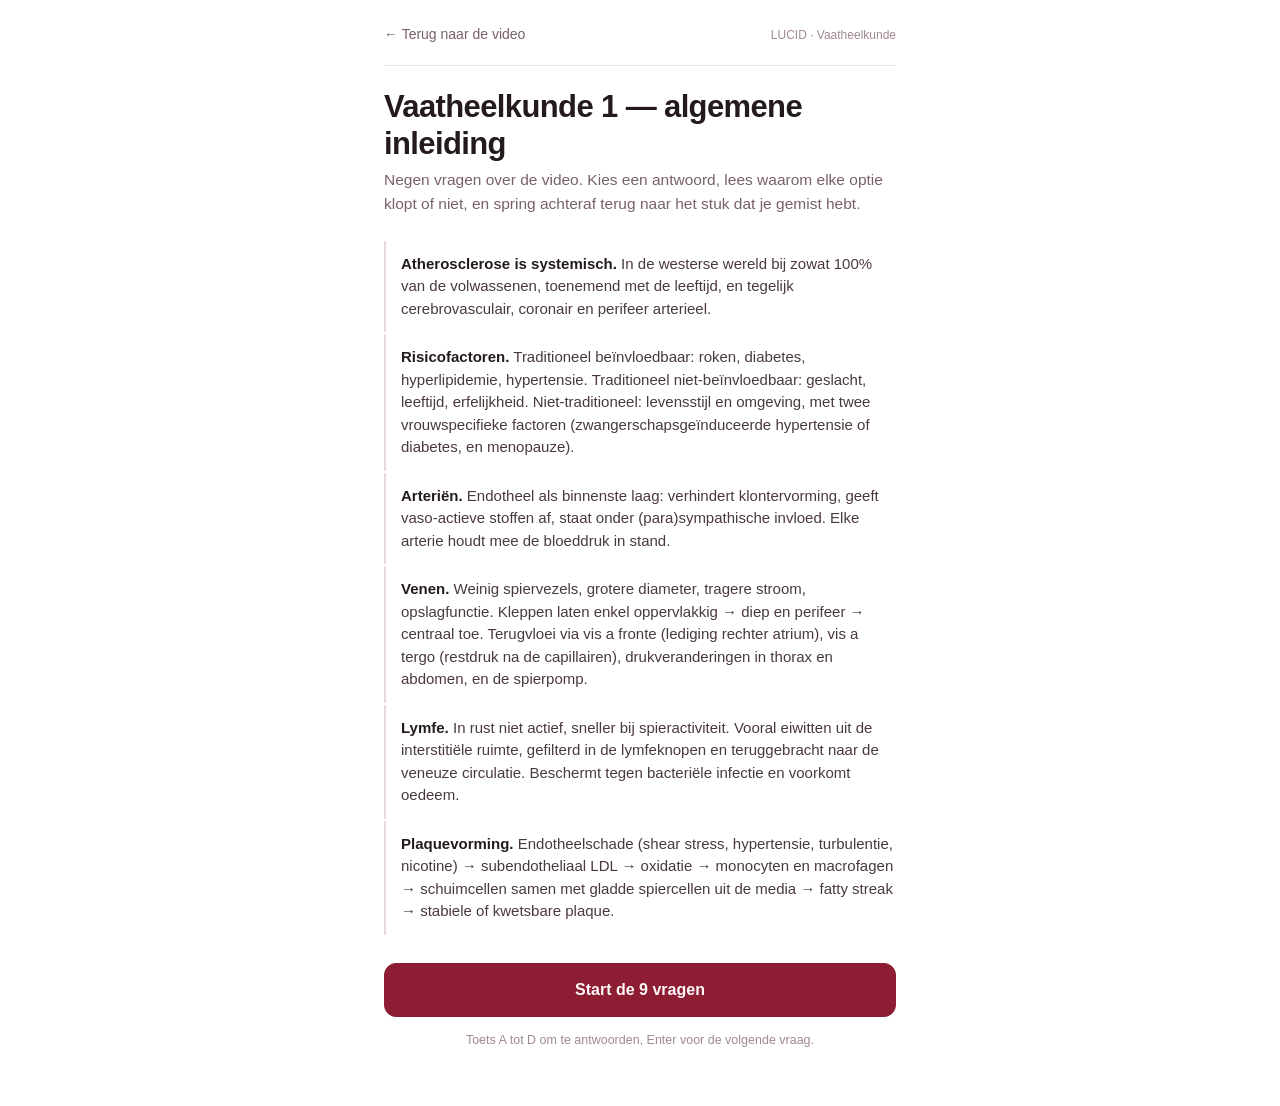
==== les1.html @ 0c76b0e3 "Rename les1 to les1.html" ====
<!DOCTYPE html>
<html lang="nl">
<head>
<meta charset="utf-8">
<meta name="viewport" content="width=device-width, initial-scale=1, viewport-fit=cover">
<title>Oefenvragen — Vaatheelkunde 1: algemene inleiding</title>
<style>
  :root{
    /* papier */
    --paper:#FFFFFF;
    --tint:#FBF6F5;
    --tint-2:#F5EBEA;
    --line:#E7DAD9;
    --line-soft:#EFE5E4;
    --text:#241A1E;
    --muted:#786169;
    /* bloed: chrome, voortgang, vignet */
    --blood:#8C1D33;
    --blood-dark:#6E1327;
    --blood-soft:#F7E9EB;
    /* geoxygeneerd: juist antwoord */
    --ok:#1C7A5B;
    --ok-soft:#E9F4EF;
    /* fout antwoord */
    --wrong:#C62B3E;
    --wrong-soft:#FDECEE;
    --r:12px;
    --pad:18px;
  }
  *{box-sizing:border-box}
  html,body{margin:0;padding:0}
  body{
    background:var(--paper);
    color:var(--text);
    font-family:-apple-system,BlinkMacSystemFont,"Segoe UI",Roboto,"Helvetica Neue",Arial,sans-serif;
    font-size:16px;
    line-height:1.5;
    -webkit-text-size-adjust:100%;
    -webkit-font-smoothing:antialiased;
  }
  .wrap{max-width:560px;margin:0 auto;padding:0 var(--pad) 56px}

  /* ---------- top bar ---------- */
  .top{
    display:flex;align-items:center;justify-content:space-between;gap:12px;
    padding:14px 0 10px;
    border-bottom:1px solid var(--line-soft);
    margin-bottom:22px;
  }
  .back{
    display:inline-flex;align-items:center;gap:8px;
    color:var(--muted);text-decoration:none;
    font-size:14px;font-weight:500;
    padding:10px 12px 10px 0;
    border-radius:var(--r);
    transition:color .15s ease;
  }
  .back:hover{color:var(--blood)}
  .brand{font-size:12px;color:#A08A90}

  /* ---------- vat als voortgangsindicator ---------- */
  .vessel{display:flex;gap:2px;height:9px;margin:0 0 8px}
  .seg{
    flex:1;background:var(--tint-2);
    transition:background .35s ease;
  }
  .seg:first-child{border-radius:6px 0 0 6px}
  .seg:last-child{border-radius:0 6px 6px 0}
  .seg.done{background:var(--blood-dark)}
  .seg.now{background:var(--blood)}
  .count{font-size:13px;color:var(--muted);margin:0 0 20px}

  /* ---------- typografie ---------- */
  h1{font-size:27px;line-height:1.2;letter-spacing:-.02em;font-weight:650;margin:0 0 6px}
  h1:focus,h2:focus{outline:none}
  .lede{color:var(--muted);margin:0 0 26px;font-size:15.5px}
  .vignette{
    font-family:Georgia,"Times New Roman",serif;
    font-size:16.5px;line-height:1.62;color:#4A3840;
    margin:0 0 14px;padding-left:14px;
    border-left:2px solid var(--blood);
  }
  .stem{font-size:19px;line-height:1.38;font-weight:600;margin:0 0 18px;letter-spacing:-.01em}

  /* ---------- recap ---------- */
  .recap{list-style:none;margin:0 0 28px;padding:0}
  .recap li{
    padding:12px 0 12px 15px;
    border-left:2px solid var(--line);
    font-size:15px;color:#4A3840;
  }
  .recap li + li{margin-top:2px}
  .recap b{color:var(--text);font-weight:600}

  /* ---------- antwoordopties ---------- */
  .opts{display:flex;flex-direction:column;gap:10px;margin:0 0 18px}
  .opt{
    display:flex;gap:12px;align-items:flex-start;
    width:100%;min-height:52px;padding:13px 14px;
    background:var(--paper);
    border:1px solid var(--line);
    border-radius:var(--r);
    color:var(--text);
    font:inherit;font-size:15.5px;line-height:1.4;
    text-align:left;cursor:pointer;
    transition:border-color .15s ease,background .15s ease;
  }
  .opt:hover:not(:disabled){border-color:#C9A9AF;background:var(--tint)}
  .opt:disabled{cursor:default}
  .key{
    flex:0 0 22px;height:22px;margin-top:1px;
    display:grid;place-items:center;
    border:1px solid var(--line);border-radius:6px;
    font-size:12px;color:var(--muted);font-variant-numeric:tabular-nums;
    transition:border-color .15s ease,color .15s ease,background .15s ease;
  }
  .opt.ok{border-color:var(--ok);background:var(--ok-soft)}
  .opt.ok .key{border-color:var(--ok);color:#FFFFFF;background:var(--ok);font-size:13px}
  .opt.bad{border-color:var(--wrong);background:var(--wrong-soft)}
  .opt.bad .key{border-color:var(--wrong);color:#FFFFFF;background:var(--wrong);font-size:13px}
  .opt.dim{opacity:.66}
  .why{margin:9px 0 0;padding:0;font-size:14px;line-height:1.5;color:var(--muted)}
  .opt.ok .why{color:#16624A}
  .opt.bad .why{color:#98202F}
  .col{display:flex;flex-direction:column;min-width:0}

  /* ---------- verdict en knoppen ---------- */
  .verdict{font-size:14.5px;font-weight:600;margin:0 0 14px}
  .verdict.good{color:var(--ok)}
  .verdict.poor{color:var(--wrong)}
  .btn{
    display:inline-flex;align-items:center;justify-content:center;
    width:100%;min-height:52px;padding:14px 20px;
    border-radius:var(--r);border:1px solid transparent;
    font:inherit;font-size:16px;font-weight:600;
    cursor:pointer;text-decoration:none;
    transition:background .15s ease,border-color .15s ease,color .15s ease;
  }
  .btn-primary{background:var(--blood);color:#FFF8F9;border-color:var(--blood)}
  .btn-primary:hover{background:var(--blood-dark);border-color:var(--blood-dark)}
  .btn-ghost{background:var(--paper);color:var(--text);border-color:var(--line)}
  .btn-ghost:hover{border-color:#C9A9AF;background:var(--tint)}
  .btn + .btn{margin-top:10px}
  .hint{font-size:12.5px;color:#A08A90;margin:14px 0 0;text-align:center}

  /* ---------- eindscherm ---------- */
  .score{display:flex;align-items:baseline;gap:12px;padding:20px 0 4px}
  .score b{font-size:44px;font-weight:650;letter-spacing:-.03em;line-height:1;color:var(--blood)}
  .score span{font-size:15px;color:var(--muted)}
  .msg{color:#4A3840;margin:8px 0 26px;font-size:15.5px}
  .review{margin:0 0 24px}
  .review h2{font-size:15px;font-weight:600;color:var(--muted);margin:0 0 12px}
  .miss{
    background:var(--tint);border:1px solid var(--line);
    border-radius:var(--r);padding:14px;margin-bottom:10px;
  }
  .miss p{margin:0 0 6px;font-size:15px;line-height:1.4;font-weight:600}
  .miss .fix{margin:0 0 12px;font-size:14px;color:var(--muted);line-height:1.5}
  .miss .fix em{color:#16624A;font-style:normal}
  .jump{
    display:inline-flex;align-items:center;gap:8px;
    min-height:44px;padding:10px 14px;
    background:var(--paper);
    border:1px solid var(--line);border-radius:10px;
    color:var(--text);text-decoration:none;font-size:14px;font-weight:500;
    transition:border-color .15s ease,background .15s ease;
  }
  .jump:hover{border-color:var(--blood);background:var(--blood-soft)}
  .dot{width:7px;height:7px;border-radius:50%;background:var(--blood);flex:0 0 auto}

  :focus-visible{outline:2px solid var(--blood-dark);outline-offset:2px;border-radius:4px}

  @media (prefers-reduced-motion:reduce){*{transition:none !important;animation:none !important}}
  @media (min-width:600px){:root{--pad:24px} h1{font-size:31px}}
</style>
</head>
<body>

<div class="wrap">
  <div class="top">
    <a class="back" id="backLink" href="#" target="_blank" rel="noopener">← Terug naar de video</a>
    <span class="brand">LUCID · Vaatheelkunde</span>
  </div>
  <main id="app"></main>
</div>

<script>
/* =========================================================================
   INHOUD — hier pas je alles aan. De renderlogica eronder blijft ongemoeid.

   t = het moment in de video waar het juiste antwoord gezegd wordt.
       Schrijf het als "m:ss" of "u:mm:ss" (bv. "4:35"), of als een
       getal in seconden (bv. 275). Beide werken.

   De volgorde van de opties wordt bij het starten altijd door elkaar
   gehusseld, dus de plaats van het juiste antwoord in deze lijst is
   voor de student niet zichtbaar.
   ========================================================================= */

const QUIZ = {
  videoUrl: "https://youtu.be/E2-Jqkn0reY",
  title: "Vaatheelkunde 1 — algemene inleiding",
  lede: "Negen vragen over de video. Kies een antwoord, lees waarom elke optie klopt of niet, en spring achteraf terug naar het stuk dat je gemist hebt.",

  recap: [
    "<b>Atherosclerose is systemisch.</b> In de westerse wereld bij zowat 100% van de volwassenen, toenemend met de leeftijd, en tegelijk cerebrovasculair, coronair en perifeer arterieel.",
    "<b>Risicofactoren.</b> Traditioneel beïnvloedbaar: roken, diabetes, hyperlipidemie, hypertensie. Traditioneel niet-beïnvloedbaar: geslacht, leeftijd, erfelijkheid. Niet-traditioneel: levensstijl en omgeving, met twee vrouwspecifieke factoren (zwangerschapsgeïnduceerde hypertensie of diabetes, en menopauze).",
    "<b>Arteriën.</b> Endotheel als binnenste laag: verhindert klontervorming, geeft vaso-actieve stoffen af, staat onder (para)sympathische invloed. Elke arterie houdt mee de bloeddruk in stand.",
    "<b>Venen.</b> Weinig spiervezels, grotere diameter, tragere stroom, opslagfunctie. Kleppen laten enkel oppervlakkig → diep en perifeer → centraal toe. Terugvloei via vis a fronte (lediging rechter atrium), vis a tergo (restdruk na de capillairen), drukveranderingen in thorax en abdomen, en de spierpomp.",
    "<b>Lymfe.</b> In rust niet actief, sneller bij spieractiviteit. Vooral eiwitten uit de interstitiële ruimte, gefilterd in de lymfeknopen en teruggebracht naar de veneuze circulatie. Beschermt tegen bacteriële infectie en voorkomt oedeem.",
    "<b>Plaquevorming.</b> Endotheelschade (shear stress, hypertensie, turbulentie, nicotine) → subendotheliaal LDL → oxidatie → monocyten en macrofagen → schuimcellen samen met gladde spiercellen uit de media → fatty streak → stabiele of kwetsbare plaque."
  ],

  questions: [
    {
      t: "1:10",
      vignette: "Een 66-jarige man wordt verwezen wegens claudicatio van het rechterbeen. Verder heeft hij geen klachten.",
      stem: "Welke uitspraak over atherosclerose sluit het best aan bij de inleiding van deze les?",
      options: [
        { text: "In de westerse wereld is atherosclerose bij ongeveer een tiende van de volwassenen aanwezig.",
          correct: false,
          why: "Zwaar onderschat: het is bij zowat 100% van de volwassenen aanwezig. Wat verschilt tussen mensen is de ernst, niet de aanwezigheid." },
        { text: "De ziekte blijft doorgaans beperkt tot het vaatbed waar de patiënt klachten van heeft.",
          correct: false,
          why: "Denkfout: de symptomen zijn lokaal, de ziekte niet. Klachten in één been zeggen niets over de afwezigheid van plaques elders." },
        { text: "Het is een systemische ziekte die elk bloedvat kan aantasten en tegelijk cerebrovasculair, coronair en perifeer arterieel speelt.",
          correct: true,
          why: "Juist. Precies daarom kijk je bij perifere klachten ook actief naar het coronaire en cerebrovasculaire vaatbed." },
        { text: "Perifeer vaatlijden wordt zelden door atherosclerose veroorzaakt; meestal ligt er een andere oorzaak aan de basis.",
          correct: false,
          why: "Omgekeerd: atherosclerose is veruit de frequentste oorzaak van perifeer vaatlijden. Niet-atherosclerotische oorzaken bestaan, maar zijn de uitzondering." }
      ]
    },
    {
      t: "1:48",
      vignette: "Een 61-jarige vrouw rookt, wordt behandeld voor hypertensie, maakte pre-eclampsie door tijdens haar zwangerschap, en haar vader kreeg op zijn vijftigste een infarct.",
      stem: "Welke uitspraak over de indeling van haar risicofactoren klopt?",
      options: [
        { text: "Geslacht, leeftijd en genetische overerving zijn niet-traditionele risicofactoren.",
          correct: false,
          why: "Verwarring tussen 'niet-traditioneel' en 'niet-beïnvloedbaar'. Ze zijn wel degelijk traditioneel, maar inherent aan de persoon en dus niet aanpasbaar." },
        { text: "Roken, diabetes, hyperlipidemie en hypertensie zijn de traditionele risicofactoren die je effectief kan aanpakken.",
          correct: true,
          why: "Juist. Dit zijn de vier traditionele, beïnvloedbare factoren — en dus je concrete aangrijpingspunten bij deze patiënte." },
        { text: "Zwangerschapsgeïnduceerde hypertensie en menopauze horen bij de traditionele, beïnvloedbare factoren.",
          correct: false,
          why: "Dit zijn net de twee vrouwspecifieke factoren binnen de niet-traditionele groep, en ze zijn niet 'aan te pakken' zoals roken of hyperlipidemie." },
        { text: "Omdat levensstijl en omgeving niet-traditioneel zijn, verklaren ze slechts een verwaarloosbaar deel van de prevalentie.",
          correct: false,
          why: "Denkfout: 'niet-traditioneel' betekent niet 'onbelangrijk'. Een groot deel van de hoge prevalentie wordt juist door levensstijl- en omgevingsfactoren verklaard." }
      ]
    },
    {
      t: "2:22",
      vignette: "",
      stem: "Welke uitspraak over de arteriewand en het endotheel is juist?",
      options: [
        { text: "Het endotheel is een passieve barrière; vaatverwijding en -vernauwing komen uitsluitend van het (para)sympathisch zenuwstelsel.",
          correct: false,
          why: "Denkfout: het endotheel wordt hier als inerte bekleding gezien. Het zenuwstelsel stuurt mee, maar het endotheel geeft zelf vaso-actieve stoffen af." },
        { text: "Alleen de grote elastische arteriën zoals de aorta beïnvloeden de bloeddruk; de kleinere arteriën en arteriolen niet.",
          correct: false,
          why: "Elke arterie oefent een effect uit op de bloeddruk en houdt die mee in stand — juist de kleinere arteriën en arteriolen wegen daarin zwaar door." },
        { text: "De binnenste laag van de arterie bestaat uit gladde spiercellen; het endotheel ligt daarbuiten.",
          correct: false,
          why: "De lagen staan omgewisseld: het endotheel ligt binnenin op de basale membraan (intima), de gladde spiercellen zitten in de media daarbuiten." },
        { text: "Het endotheel is de binnenste laag, verhindert bloedklontervorming en kan vaso-actieve stoffen vrijstellen die vasoconstrictie of vasodilatatie geven.",
          correct: true,
          why: "Juist. Het endotheel is een actief orgaan, en het ondergaat daarnaast ook impulsen van het (para)sympathisch zenuwstelsel." }
      ]
    },
    {
      t: "3:14",
      vignette: "",
      stem: "Welke uitspraak over de venen is juist?",
      options: [
        { text: "Ze bevatten weinig spiervezels en hebben een grotere diameter dan de arteriën, waardoor de bloedstroom er trager verloopt.",
          correct: true,
          why: "Juist. Weinig spiervezels, ruimer lumen, tragere stroom — en daardoor ook hun rol als opslagcompartiment." },
        { text: "De bloedstroom verloopt in de venen sneller dan in de arteriën, omdat de weerstand er lager ligt.",
          correct: false,
          why: "Weerstand en stroomsnelheid worden door elkaar gehaald. Door de grotere doorsnede stroomt het bloed er net trager." },
        { text: "Het veneuze stelsel heeft nauwelijks invloed op het circulerend bloedvolume.",
          correct: false,
          why: "Net omgekeerd: de opslagfunctie van de venen bepaalt in belangrijke mate hoeveel bloed er effectief circuleert." },
        { text: "Venen stuwen het bloed actief voort dankzij hun dikke spierlaag.",
          correct: false,
          why: "Ze hebben juist weinig spiervezels. Voortstuwing komt van buitenaf: aanzuiging, restdruk, drukveranderingen en de spierpomp." }
      ]
    },
    {
      t: "3:29",
      vignette: "Je legt aan een medestudent uit hoe bloed uit de voet tegen de zwaartekracht in het hart bereikt.",
      stem: "In welke richting(en) laten gezonde veneuze kleppen stroming toe?",
      options: [
        { text: "Van diep naar oppervlakkig, en van perifeer naar centraal.",
          correct: false,
          why: "De eerste richting staat omgekeerd — een klassieke valkuil. Stroom van diep naar oppervlakkig wijst net op insufficiënte kleppen." },
        { text: "In beide richtingen, zolang de spierpomp actief blijft.",
          correct: false,
          why: "Kleppen zijn eenrichtingsstructuren; de spierpomp verandert daar niets aan. Stroming in twee richtingen betekent klepinsufficiëntie." },
        { text: "Van oppervlakkig naar diep, en van perifeer naar centraal.",
          correct: true,
          why: "Juist. Dat is precies de eenrichtingsopstelling die het bloed uit de onderste ledematen naar het hart laat aanzuigen." },
        { text: "Van oppervlakkig naar diep, en van centraal naar perifeer.",
          correct: false,
          why: "De tweede richting staat omgekeerd: het bloed moet net naar centraal, richting rechter atrium." }
      ]
    },
    {
      t: "3:54",
      vignette: "",
      stem: "Welke uitspraak over de drijvende krachten achter de veneuze terugvloei is juist?",
      options: [
        { text: "Vis a fronte is het aanzuigeffect door de lediging van het linker atrium.",
          correct: false,
          why: "Verkeerd atrium — een gekende examenvalkuil. Het veneuze bloed uit de ledematen keert terug naar het rechter hart; het linker atrium ligt achter de longcirculatie." },
        { text: "Vis a fronte is het aanzuigeffect door de lediging van het rechter atrium.",
          correct: true,
          why: "Juist. De kracht die van vooraan trekt, is het rechter atrium dat zich ledigt en zo veneus bloed aanzuigt." },
        { text: "Vis a tergo is de restdruk na passage door de capillairen en is de enige kracht die veneus bloed voortbeweegt.",
          correct: false,
          why: "De definitie klopt, het woord 'enige' niet: ook vis a fronte, drukveranderingen in thorax en abdomen en de spierpomp dragen bij." },
        { text: "De spierpomp bevordert bij contractie de stroom van diep naar oppervlakkig.",
          correct: false,
          why: "Richting omgekeerd: bij contractie gaat het bloed van perifeer naar centraal, bij relaxatie van oppervlakkig naar diep." }
      ]
    },
    {
      t: "4:32",
      vignette: "Een patiënte merkt dat haar enkels dikker zijn na een dag stilzitten dan na een lange wandeling.",
      stem: "Welke uitspraak over het lymfestelsel komt overeen met de les?",
      options: [
        { text: "Na filtratie in de lymfeknopen wordt de lymfe rechtstreeks aan de arteriële circulatie afgegeven.",
          correct: false,
          why: "Verkeerd eindpunt: de lymfe keert terug naar de veneuze circulatie, niet naar de arteriële." },
        { text: "Lymfe bestaat vooral uit rode bloedcellen die uit de capillairen zijn gelekt.",
          correct: false,
          why: "Lymfe wordt verward met bloed. Ze bestaat voornamelijk uit eiwitten uit de interstitiële ruimte." },
        { text: "Het lymfestelsel speelt geen rol in de afweer tegen bacteriën; het voert enkel vocht af.",
          correct: false,
          why: "De afweerfunctie wordt weggelaten, terwijl het lymfestelsel net de belangrijkste factor is in de bescherming tegen bacteriële infectie — én oedeemvorming voorkomt." },
        { text: "Het lymfestelsel is in rust niet actief; de snelheid van de doorstroming neemt toe met de spieractiviteit.",
          correct: true,
          why: "Juist. Beweging drijft de lymfedrainage aan, wat mee verklaart waarom stilzitten oedeem in de hand werkt." }
      ]
    },
    {
      t: "5:14",
      vignette: "Een 45-jarige man rookt een pakje per dag en heeft slecht gecontroleerde hypertensie.",
      stem: "Hoe begint bij hem de vorming van een atherosclerotische plaque?",
      options: [
        { text: "Chronische endotheelschade — mechanisch door hoge shear stress, hypertensie en turbulente stroom, chemisch door nicotine — waarna LDL subendotheliaal in de intima accumuleert.",
          correct: true,
          why: "Juist. Zijn twee risicofactoren grijpen langs beide wegen aan op hetzelfde beginpunt: het beschadigde endotheel." },
        { text: "Het LDL hoopt zich eerst op in de media en dringt van daaruit door naar de intima.",
          correct: false,
          why: "Laag verwisseld: het LDL stapelt zich subendotheliaal op in de intima, tussen het beschadigde endotheel en het bindweefsel." },
        { text: "Niet-geoxideerd LDL is de sterkste ontstekingsprikkel; door oxidatie wordt LDL juist onschadelijk.",
          correct: false,
          why: "Precies omgekeerd: het geoxideerde LDL is sterk immunogeen en inflammatoir, en dat zet de hele cascade in gang." },
        { text: "Monocyten differentiëren in de bloedbaan tot macrofagen en hechten pas daarna aan het endotheel.",
          correct: false,
          why: "Volgorde omgedraaid: monocyten worden aangetrokken via adhesiemoleculen op het beschadigde endotheel, migreren de intima in en differentiëren daar pas tot macrofagen." }
      ]
    },
    {
      t: "6:23",
      vignette: "",
      stem: "Wat is de fatty streak?",
      options: [
        { text: "Een verkalkte, fibreuze eindplaque die het lumen sterk vernauwt.",
          correct: false,
          why: "Dat is een laat stadium van de stabiele plaque. De fatty streak gaat daaraan vooraf." },
        { text: "Een trombus die zich vormt op een gescheurde, kwetsbare plaque.",
          correct: false,
          why: "Dat is het gevolg van plaqueruptuur, het scenario met de grootste klinische impact — maar het is niet de beginlaesie." },
        { text: "De vroegste zichtbare laesie van atherosclerose: macrofagen en gladde spiercellen vol geoxideerd LDL, met een schuimig uitzicht.",
          correct: true,
          why: "Juist. Het is het eerste macroscopisch zichtbare stadium, nog vóór er sprake is van een stabiele of kwetsbare plaque." },
        { text: "Een ophoping van gladde spiercellen die vanuit de intima naar de media migreren.",
          correct: false,
          why: "Richting omgekeerd: gladde spiercellen migreren van de media naar de intima, onder invloed van cytokines en groeifactoren van de macrofagen." }
      ]
    }
  ]
};

/* =========================================================================
   RENDERLOGICA — hieronder staat geen inhoud meer.
   ========================================================================= */

(function () {
  "use strict";

  var app = document.getElementById("app");
  var backLink = document.getElementById("backLink");
  backLink.href = QUIZ.videoUrl;

  var state = { order: [], optOrder: [], current: 0, answers: [], started: false };
  var LETTERS = "ABCDEFGH";

  function label(i) { return LETTERS.charAt(i) || String(i + 1); }

  function shuffle(arr) {
    var a = arr.slice();
    for (var i = a.length - 1; i > 0; i--) {
      var j = Math.floor(Math.random() * (i + 1));
      var t = a[i]; a[i] = a[j]; a[j] = t;
    }
    return a;
  }
  function range(n) { var a = []; for (var i = 0; i < n; i++) a.push(i); return a; }
  function esc(s) {
    return String(s).replace(/&/g, "&amp;").replace(/</g, "&lt;").replace(/>/g, "&gt;");
  }
  /* accepteert 275, "4:35" of "1:04:35" */
  function toSeconds(t) {
    if (typeof t === "number") return Math.max(0, Math.round(t));
    var parts = String(t).trim().split(":").map(function (p) { return parseInt(p, 10) || 0; });
    var s = 0;
    for (var i = 0; i < parts.length; i++) s = s * 60 + parts[i];
    return Math.max(0, s);
  }
  function videoAt(t) {
    var sep = QUIZ.videoUrl.indexOf("?") === -1 ? "?" : "&";
    return QUIZ.videoUrl + sep + "t=" + toSeconds(t);
  }
  function focusFirst() {
    var h = app.querySelector("[data-focus]");
    if (h) { h.setAttribute("tabindex", "-1"); h.focus({ preventScroll: true }); }
    window.scrollTo(0, 0);
  }

  /* ---------- startscherm ---------- */
  function renderStart() {
    var items = QUIZ.recap.map(function (r) { return "<li>" + r + "</li>"; }).join("");
    app.innerHTML =
      '<h1 data-focus>' + esc(QUIZ.title) + '</h1>' +
      '<p class="lede">' + esc(QUIZ.lede) + '</p>' +
      '<ul class="recap">' + items + '</ul>' +
      '<button class="btn btn-primary" id="start">Start de ' + QUIZ.questions.length + ' vragen</button>' +
      '<p class="hint">Toets A tot D om te antwoorden, Enter voor de volgende vraag.</p>';
    document.getElementById("start").addEventListener("click", function () { begin(false); });
    focusFirst();
  }

  /* vragen in vaste volgorde bij de eerste beurt, willekeurig bij een nieuwe
     poging; de opties worden altijd gehusseld */
  function begin(randomiseQuestions) {
    var n = QUIZ.questions.length;
    state.order = randomiseQuestions ? shuffle(range(n)) : range(n);
    state.optOrder = state.order.map(function (qi) {
      return shuffle(range(QUIZ.questions[qi].options.length));
    });
    state.answers = new Array(n).fill(null);
    state.current = 0;
    state.started = true;
    renderQuestion();
  }

  /* ---------- vraagscherm ---------- */
  function renderQuestion() {
    var pos = state.current;
    var q = QUIZ.questions[state.order[pos]];
    var oo = state.optOrder[pos];
    var total = state.order.length;

    var segs = "";
    for (var s = 0; s < total; s++) {
      var cls = s < pos ? "seg done" : (s === pos ? "seg now" : "seg");
      segs += '<div class="' + cls + '"></div>';
    }

    var opts = oo.map(function (oi, idx) {
      var o = q.options[oi];
      return '<button class="opt" data-idx="' + idx + '" data-opt="' + oi + '">' +
               '<span class="key">' + label(idx) + '</span>' +
               '<span class="col"><span>' + esc(o.text) + '</span>' +
               '<span class="why" hidden></span></span>' +
             '</button>';
    }).join("");

    app.innerHTML =
      '<div class="vessel" role="presentation">' + segs + '</div>' +
      '<p class="count">Vraag ' + (pos + 1) + ' van ' + total + '</p>' +
      (q.vignette ? '<p class="vignette">' + esc(q.vignette) + '</p>' : '') +
      '<h2 class="stem" data-focus>' + esc(q.stem) + '</h2>' +
      '<div class="opts" id="opts">' + opts + '</div>' +
      '<p class="verdict" id="verdict" aria-live="polite"></p>' +
      '<div id="actions"></div>';

    Array.prototype.slice.call(app.querySelectorAll(".opt")).forEach(function (b) {
      b.addEventListener("click", function () { answer(parseInt(b.dataset.opt, 10)); });
    });
    focusFirst();
  }

  function answer(chosenOpt) {
    var pos = state.current;
    if (state.answers[pos] !== null) return;
    state.answers[pos] = chosenOpt;

    var q = QUIZ.questions[state.order[pos]];
    var isRight = q.options[chosenOpt].correct === true;
    var buttons = Array.prototype.slice.call(app.querySelectorAll(".opt"));
    var correctIdx = 0;

    buttons.forEach(function (b, i) {
      var oi = parseInt(b.dataset.opt, 10);
      var o = q.options[oi];
      b.disabled = true;
      if (o.correct) { b.classList.add("ok"); correctIdx = i; }
      else if (oi === chosenOpt) b.classList.add("bad");
      else b.classList.add("dim");
      var key = b.querySelector(".key");
      if (o.correct) key.textContent = "\u2713";
      else if (oi === chosenOpt) key.textContent = "\u2715";
      var why = b.querySelector(".why");
      why.textContent = o.why;
      why.hidden = false;
    });

    var v = document.getElementById("verdict");
    v.className = "verdict " + (isRight ? "good" : "poor");
    v.textContent = isRight ? "Juist." : "Fout — het juiste antwoord is optie " + label(correctIdx) + ".";

    var last = pos === state.order.length - 1;
    document.getElementById("actions").innerHTML =
      '<button class="btn btn-primary" id="next">' + (last ? "Bekijk je resultaat" : "Volgende vraag") + '</button>';
    var next = document.getElementById("next");
    next.addEventListener("click", advance);
    next.focus({ preventScroll: true });
  }

  function advance() {
    if (state.current === state.order.length - 1) renderResults();
    else { state.current++; renderQuestion(); }
  }

  /* ---------- eindscherm ---------- */
  function renderResults() {
    state.started = false;
    var total = state.order.length;
    var wrong = [];
    var score = 0;

    state.order.forEach(function (qi, pos) {
      var q = QUIZ.questions[qi];
      var chosen = state.answers[pos];
      if (chosen !== null && q.options[chosen].correct) score++;
      else wrong.push(q);
    });

    var pct = Math.round((score / total) * 100);
    var msg = pct === 100 ? "Alles juist. Deze les zit."
            : pct >= 75 ? "Stevige basis. Neem de misgelopen stukjes nog eens door."
            : pct >= 50 ? "De helft zit er. De fragmenten hieronder zijn je snelste winst."
            : "Nog wat werk. Bekijk de aangeduide stukken opnieuw en probeer daarna nog eens.";

    var reviewHtml = "";
    if (wrong.length) {
      reviewHtml = '<div class="review"><h2>Wat nog niet zat</h2>' +
        wrong.map(function (q) {
          var right = q.options.filter(function (o) { return o.correct; })[0];
          return '<div class="miss">' +
                   '<p>' + esc(q.stem) + '</p>' +
                   '<p class="fix"><em>' + esc(right.text) + '</em></p>' +
                   '<a class="jump" href="' + videoAt(q.t) + '" target="_blank" rel="noopener">' +
                     '<span class="dot"></span>Bekijk dit stuk opnieuw</a>' +
                 '</div>';
        }).join("") + '</div>';
    }

    app.innerHTML =
      '<h1 data-focus>Resultaat</h1>' +
      '<div class="score"><b>' + score + '/' + total + '</b><span>' + pct + '% juist</span></div>' +
      '<p class="msg">' + esc(msg) + '</p>' +
      reviewHtml +
      '<button class="btn btn-primary" id="again">Opnieuw proberen</button>' +
      '<a class="btn btn-ghost" href="' + QUIZ.videoUrl + '" target="_blank" rel="noopener">Terug naar de video</a>';

    document.getElementById("again").addEventListener("click", function () { begin(true); });
    focusFirst();
  }

  /* ---------- toetsenbord ---------- */
  document.addEventListener("keydown", function (e) {
    if (!state.started) return;
    if (e.target && (e.target.tagName === "A" || e.target.id === "next")) return;
    var pos = state.current;
    var answered = state.answers[pos] !== null;

    if (!answered) {
      var idx = -1;
      if (e.key >= "1" && e.key <= "9") idx = parseInt(e.key, 10) - 1;
      else if (e.key.length === 1) idx = LETTERS.indexOf(e.key.toUpperCase());
      if (idx >= 0) {
        var b = app.querySelector('.opt[data-idx="' + idx + '"]');
        if (b) { e.preventDefault(); answer(parseInt(b.dataset.opt, 10)); return; }
      }
    }
    if (e.key === "Enter" && answered) { e.preventDefault(); advance(); }
  });

  renderStart();
})();
</script>
</body>
</html>
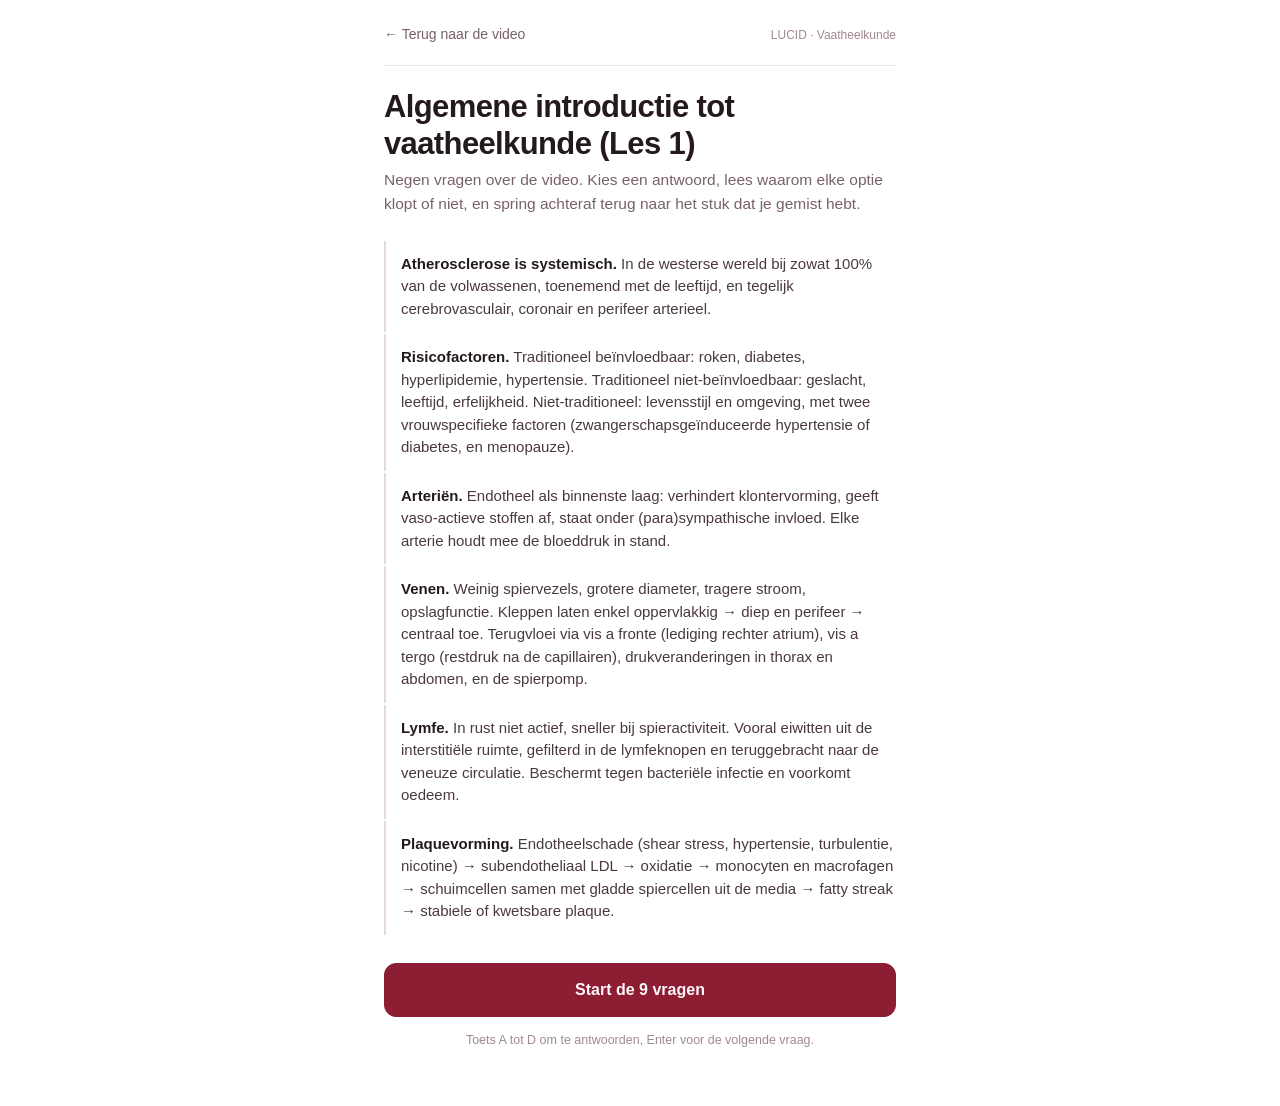
==== commit 3d6fe752: "Update les1.html" ====
--- a/les1.html
+++ b/les1.html
@@ -3,7 +3,7 @@
 <head>
 <meta charset="utf-8">
 <meta name="viewport" content="width=device-width, initial-scale=1, viewport-fit=cover">
-<title>Oefenvragen — Vaatheelkunde 1: algemene inleiding</title>
+<title>Oefenvragen — Algemene introductie tot vaatheelkunde (Les 1)</title>
 <style>
   :root{
     /* papier */
@@ -199,7 +199,7 @@
 
 const QUIZ = {
   videoUrl: "https://youtu.be/E2-Jqkn0reY",
-  title: "Vaatheelkunde 1 — algemene inleiding",
+  title: "Algemene introductie tot vaatheelkunde (Les 1)",
   lede: "Negen vragen over de video. Kies een antwoord, lees waarom elke optie klopt of niet, en spring achteraf terug naar het stuk dat je gemist hebt.",
 
   recap: [
